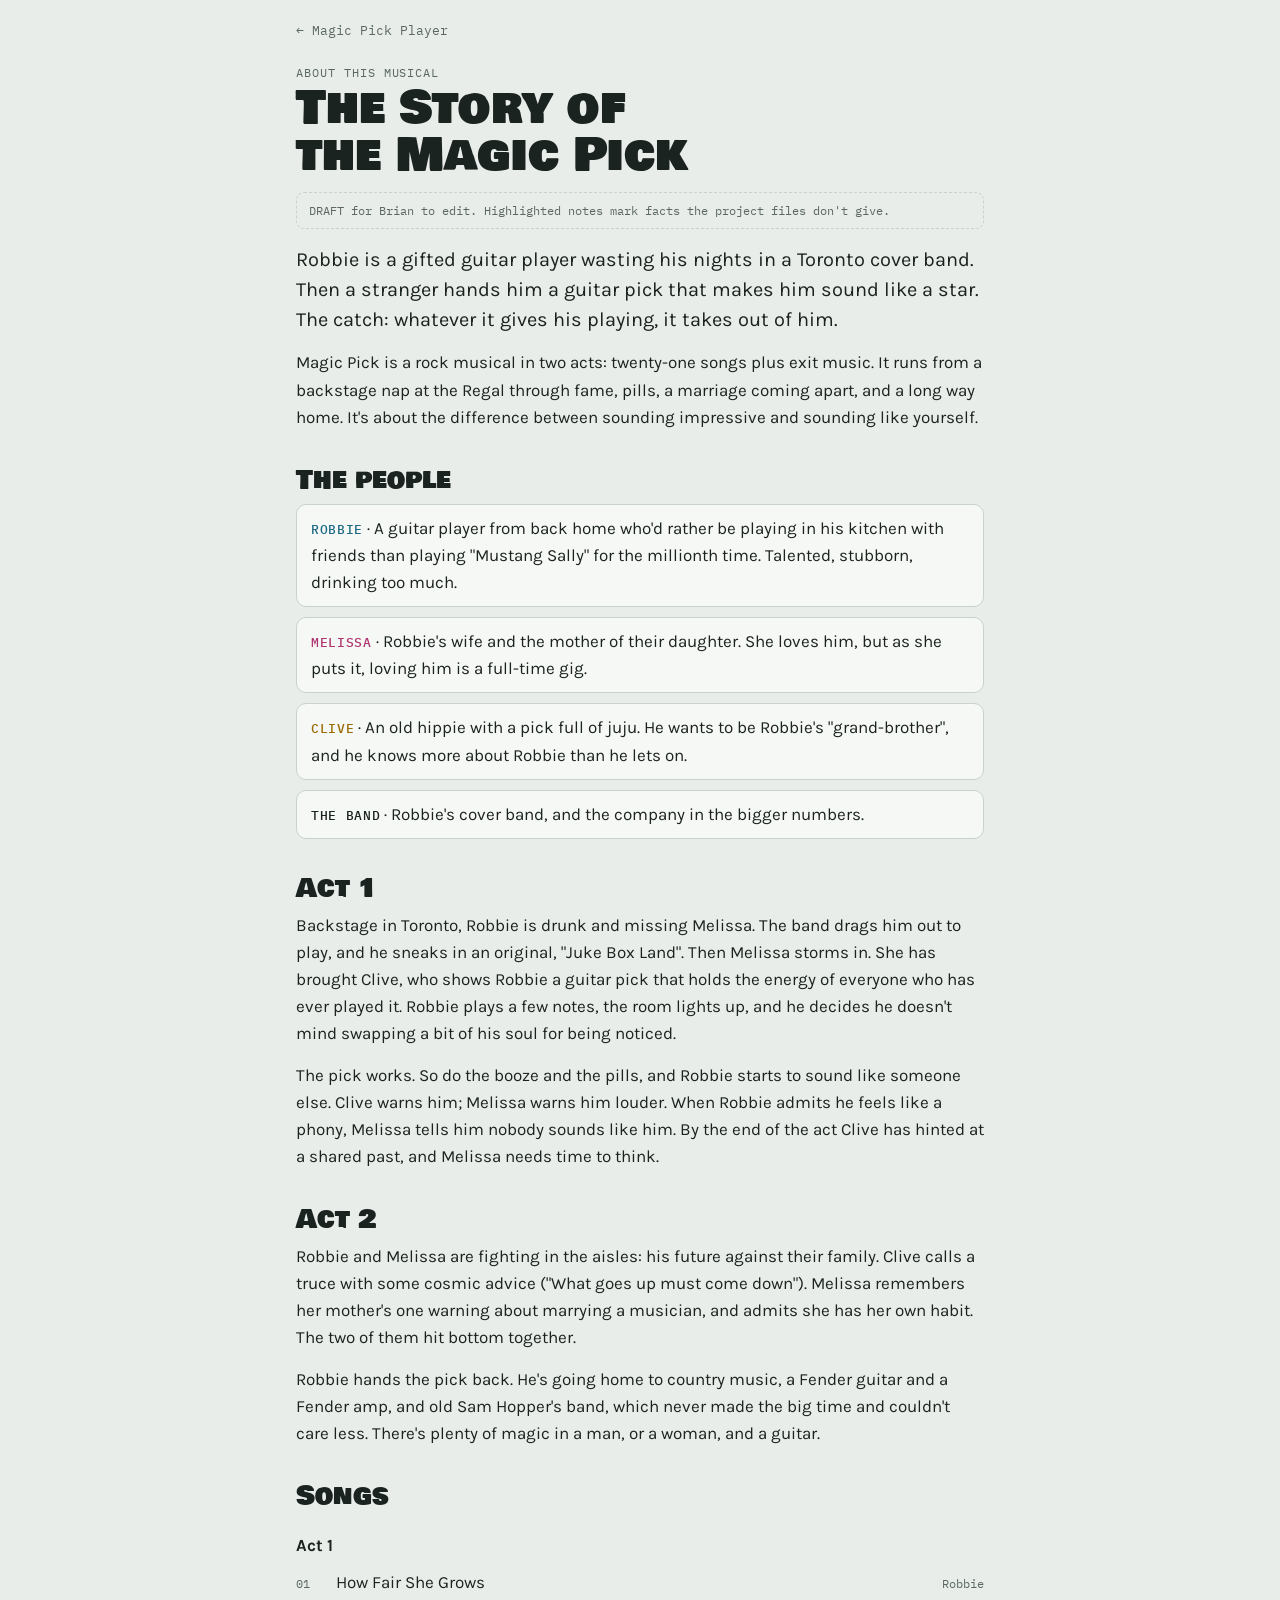
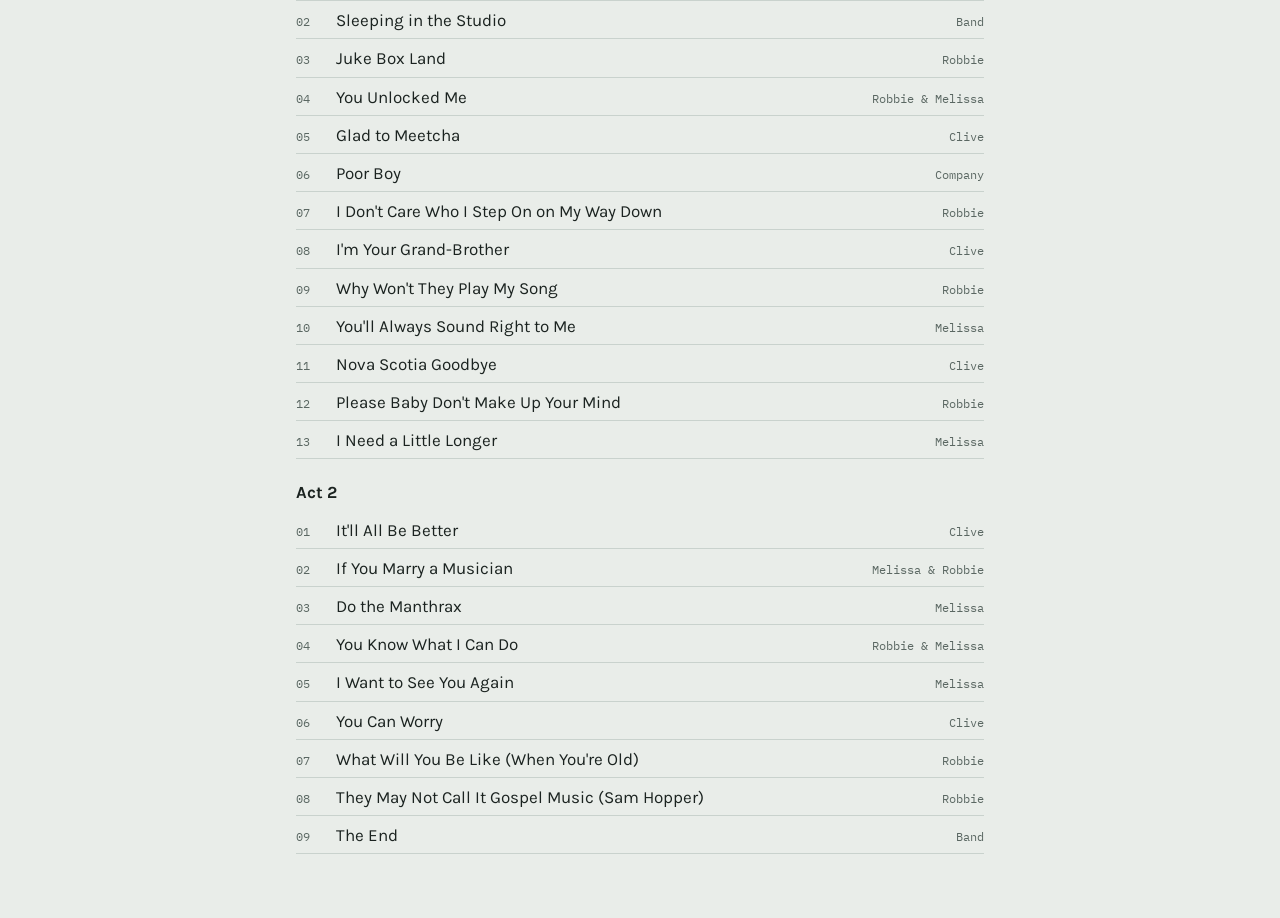
==== about.html @ 08b60ade "Footer links to draft About and making-of pages Co-Authored-By: Claude Opus 5.5 <noreply@anthropic.c" ====
<!doctype html>
<html lang="en">
<head>
<meta charset="utf-8">
<meta name="viewport" content="width=device-width,initial-scale=1,viewport-fit=cover">
<title>About Magic Pick</title>
<link rel="preconnect" href="https://fonts.googleapis.com">
<link rel="preconnect" href="https://fonts.gstatic.com" crossorigin>
<link rel="stylesheet" href="https://fonts.googleapis.com/css2?family=Bowlby+One+SC&family=Karla:wght@400;500;700&family=IBM+Plex+Mono:wght@400;500&display=swap">
<link rel="stylesheet" href="pages.css">
</head>
<body>
<main class="wrap">
  <a class="back" href="./">← Magic Pick Player</a>
  <div class="eyebrow">About this musical</div>
  <h1>The Story of the Magic Pick</h1>
  <p class="draft">DRAFT for Brian to edit. Highlighted notes mark facts the project files don't give.</p>

  <p class="lede">Robbie is a gifted guitar player wasting his nights in a Toronto cover band. Then a stranger hands him a guitar pick that makes him sound like a star. The catch: whatever it gives his playing, it takes out of him.</p>

  <p>Magic Pick is a rock musical in two acts: twenty-one songs plus exit music. It runs from a backstage nap at the Regal through fame, pills, a marriage coming apart, and a long way home. It's about the difference between sounding impressive and sounding like yourself.</p>

  <h2>The people</h2>
  <ul class="cast">
    <li><b class="Robbie">Robbie</b> · A guitar player from back home who'd rather be playing in his kitchen with friends than playing "Mustang Sally" for the millionth time. Talented, stubborn, drinking too much.</li>
    <li><b class="Melissa">Melissa</b> · Robbie's wife and the mother of their daughter. She loves him, but as she puts it, loving him is a full-time gig.</li>
    <li><b class="Clive">Clive</b> · An old hippie with a pick full of juju. He wants to be Robbie's "grand-brother", and he knows more about Robbie than he lets on.</li>
    <li><b>The Band</b> · Robbie's cover band, and the company in the bigger numbers.</li>
  </ul>

  <h2>Act 1</h2>
  <p>Backstage in Toronto, Robbie is drunk and missing Melissa. The band drags him out to play, and he sneaks in an original, "Juke Box Land". Then Melissa storms in. She has brought Clive, who shows Robbie a guitar pick that holds the energy of everyone who has ever played it. Robbie plays a few notes, the room lights up, and he decides he doesn't mind swapping a bit of his soul for being noticed.</p>
  <p>The pick works. So do the booze and the pills, and Robbie starts to sound like someone else. Clive warns him; Melissa warns him louder. When Robbie admits he feels like a phony, Melissa tells him nobody sounds like him. By the end of the act Clive has hinted at a shared past, and Melissa needs time to think.</p>

  <h2>Act 2</h2>
  <p>Robbie and Melissa are fighting in the aisles: his future against their family. Clive calls a truce with some cosmic advice ("What goes up must come down"). Melissa remembers her mother's one warning about marrying a musician, and admits she has her own habit. The two of them hit bottom together.</p>
  <p>Robbie hands the pick back. He's going home to country music, a Fender guitar and a Fender amp, and old Sam Hopper's band, which never made the big time and couldn't care less. There's plenty of magic in a man, or a woman, and a guitar.</p>

  <h2>Songs</h2>
  <div id="songlist"></div>
</main>
<script src="data.js"></script>
<script>
// Song list straight from the player's data, so it follows script changes.
const box = document.getElementById("songlist");
Object.values(ACTS).forEach(a => {
  const h = document.createElement("h3"); h.textContent = a.title; box.append(h);
  const ul = document.createElement("ul"); ul.className = "songs";
  a.songs.forEach(s => {
    const li = document.createElement("li");
    const n = document.createElement("span"); n.className = "n"; n.textContent = s.n;
    const t = document.createElement("span"); t.textContent = s.title;
    const w = document.createElement("span"); w.className = "who"; w.textContent = s.singer;
    li.append(n, t, w); ul.append(li);
  });
  box.append(ul);
});
</script>
</body>
</html>
---- pages.css ----
/* About pages: same look as the player */
:root {
  --bg: #e9ede9; --panel: #f6f8f5; --ink: #1b2320; --muted: #5a6762; --line: #c9d2cd;
  --accent: #1d6a86; --spot: #f2c14e; --spot-ink: #1b2320;
  --robbie: #1d6a86; --melissa: #b0346f; --clive: #9a6b00;
  --display: "Bowlby One SC", "Arial Black", Impact, sans-serif;
  --body: "Karla", "Helvetica Neue", Arial, sans-serif;
  --mono: "IBM Plex Mono", ui-monospace, Menlo, monospace;
  color-scheme: light;
}
@media (prefers-color-scheme: dark) { :root:not([data-theme="light"]) {
  --bg: #111714; --panel: #19211d; --ink: #e6ece8; --muted: #95a49d; --line: #2c3833;
  --accent: #63b6d3; --spot: #f0b93f; --spot-ink: #15110a;
  --robbie: #63b6d3; --melissa: #f07fb4; --clive: #e2b04a; color-scheme: dark } }
:root[data-theme="dark"] {
  --bg: #111714; --panel: #19211d; --ink: #e6ece8; --muted: #95a49d; --line: #2c3833;
  --accent: #63b6d3; --spot: #f0b93f; --spot-ink: #15110a;
  --robbie: #63b6d3; --melissa: #f07fb4; --clive: #e2b04a; color-scheme: dark }
* { box-sizing: border-box; }
body { margin: 0; background: var(--bg); color: var(--ink); font-family: var(--body); font-size: 17px; line-height: 1.6; }
.wrap { max-width: 720px; margin: 0 auto; padding: 16px 16px 64px; }
.back { font-family: var(--mono); font-size: 13px; color: var(--muted); text-decoration: none; }
.back:hover { color: var(--accent); }
.eyebrow { font-family: var(--mono); font-size: 12px; letter-spacing: .08em; text-transform: uppercase; color: var(--muted); margin-top: 20px; }
h1 { font-family: var(--display); font-weight: 400; font-size: clamp(30px, 7vw, 46px); line-height: 1.02; margin: 4px 0 12px; text-wrap: balance; }
h2 { font-family: var(--display); font-weight: 400; font-size: clamp(20px, 4.5vw, 26px); line-height: 1.1; margin: 36px 0 8px; }
h3 { font-size: 17px; margin: 20px 0 4px; }
p { margin: 0 0 14px; }
.lede { font-size: 20px; line-height: 1.5; }
a { color: var(--accent); }
.cast { display: grid; gap: 10px; margin: 8px 0 0; padding: 0; list-style: none; }
.cast li { background: var(--panel); border: 1px solid var(--line); border-radius: 10px; padding: 10px 14px; }
.cast b { font-family: var(--mono); font-size: 13px; font-weight: 500; text-transform: uppercase; letter-spacing: .05em; }
.Robbie { color: var(--robbie); } .Melissa { color: var(--melissa); } .Clive { color: var(--clive); }
.songs { margin: 6px 0 0; padding: 0; list-style: none; display: grid; gap: 2px; }
.songs li { display: grid; grid-template-columns: 30px minmax(0,1fr) auto; gap: 10px; align-items: baseline; padding: 4px 0; border-bottom: 1px solid var(--line); }
.songs .n, .songs .who { font-family: var(--mono); font-size: 12px; color: var(--muted); }
.todo { background: var(--spot); color: var(--spot-ink); border-radius: 6px; padding: 2px 6px; font-size: 15px; }
.draft { font-family: var(--mono); font-size: 12px; color: var(--muted); border: 1px dashed var(--line); border-radius: 8px; padding: 8px 12px; margin: 0 0 16px; }
blockquote { margin: 0 0 14px; padding: 4px 0 4px 14px; border-left: 3px solid var(--spot); font-style: italic; }
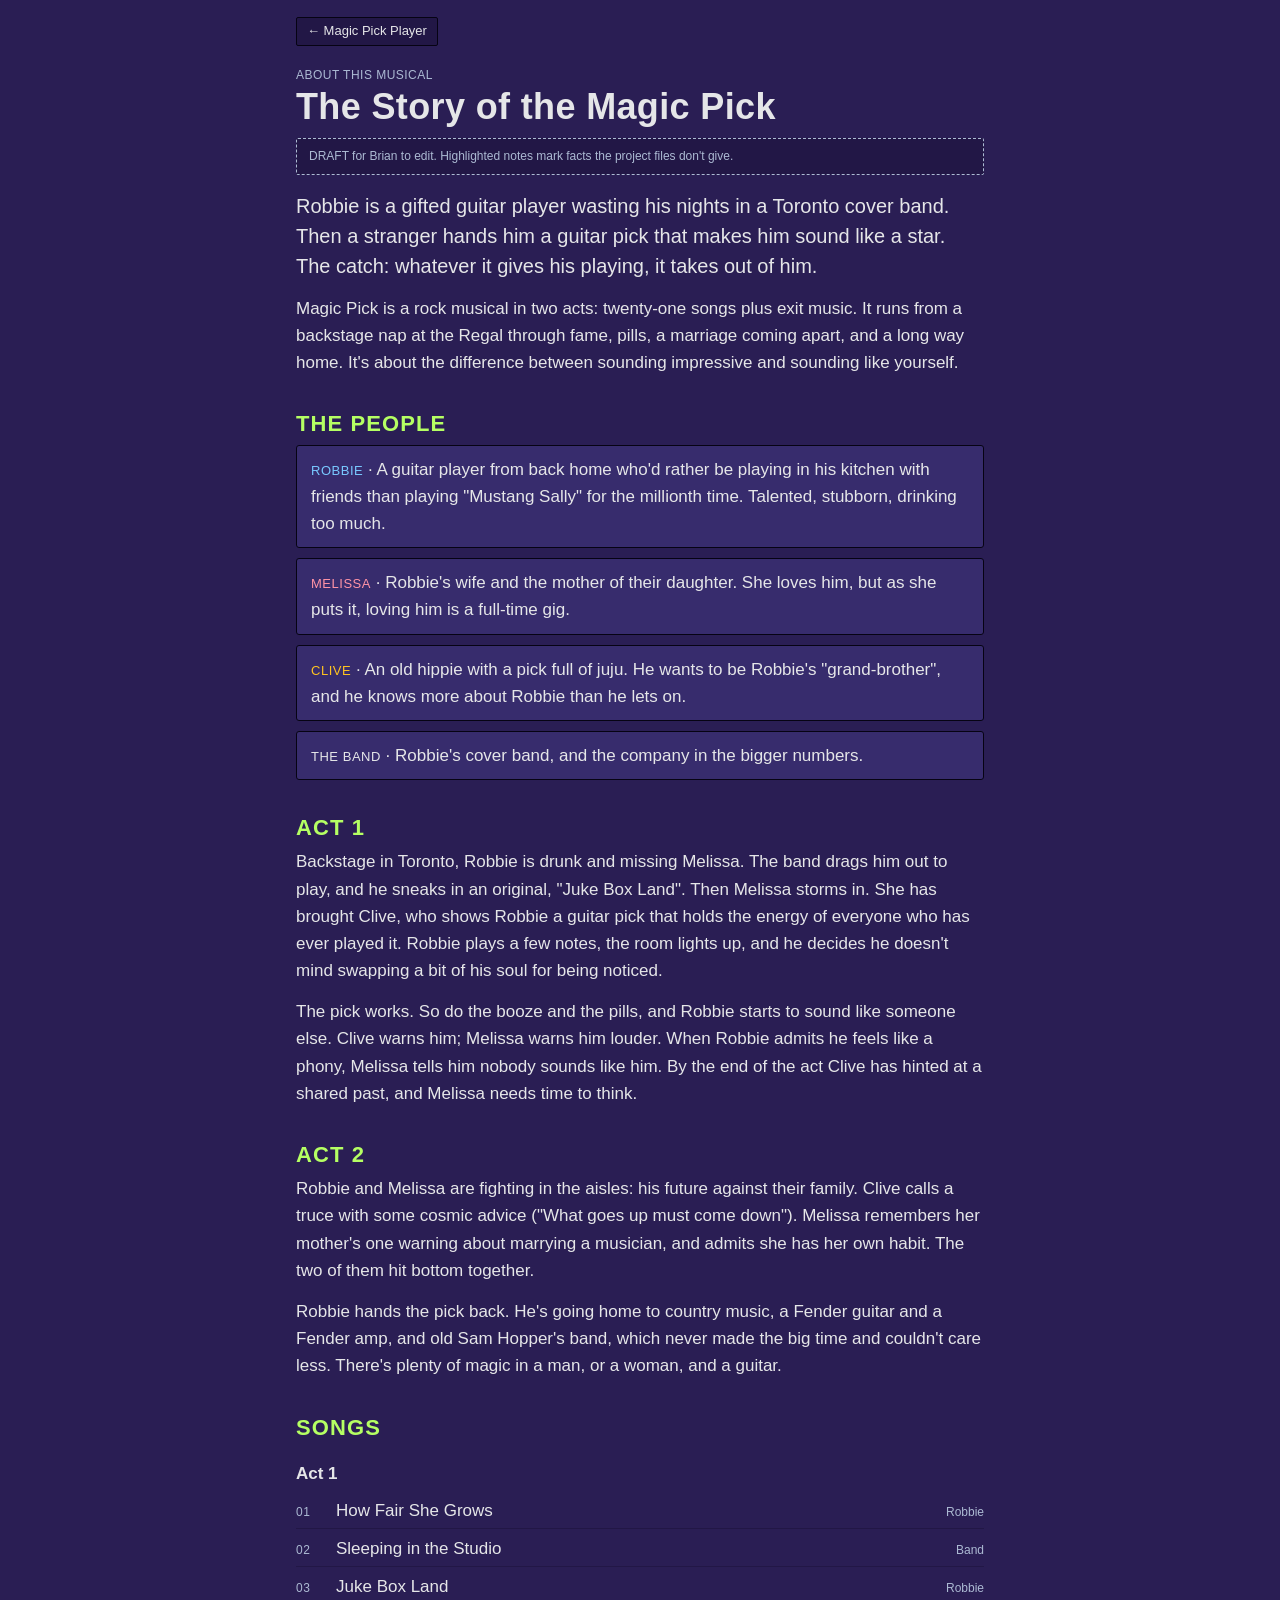
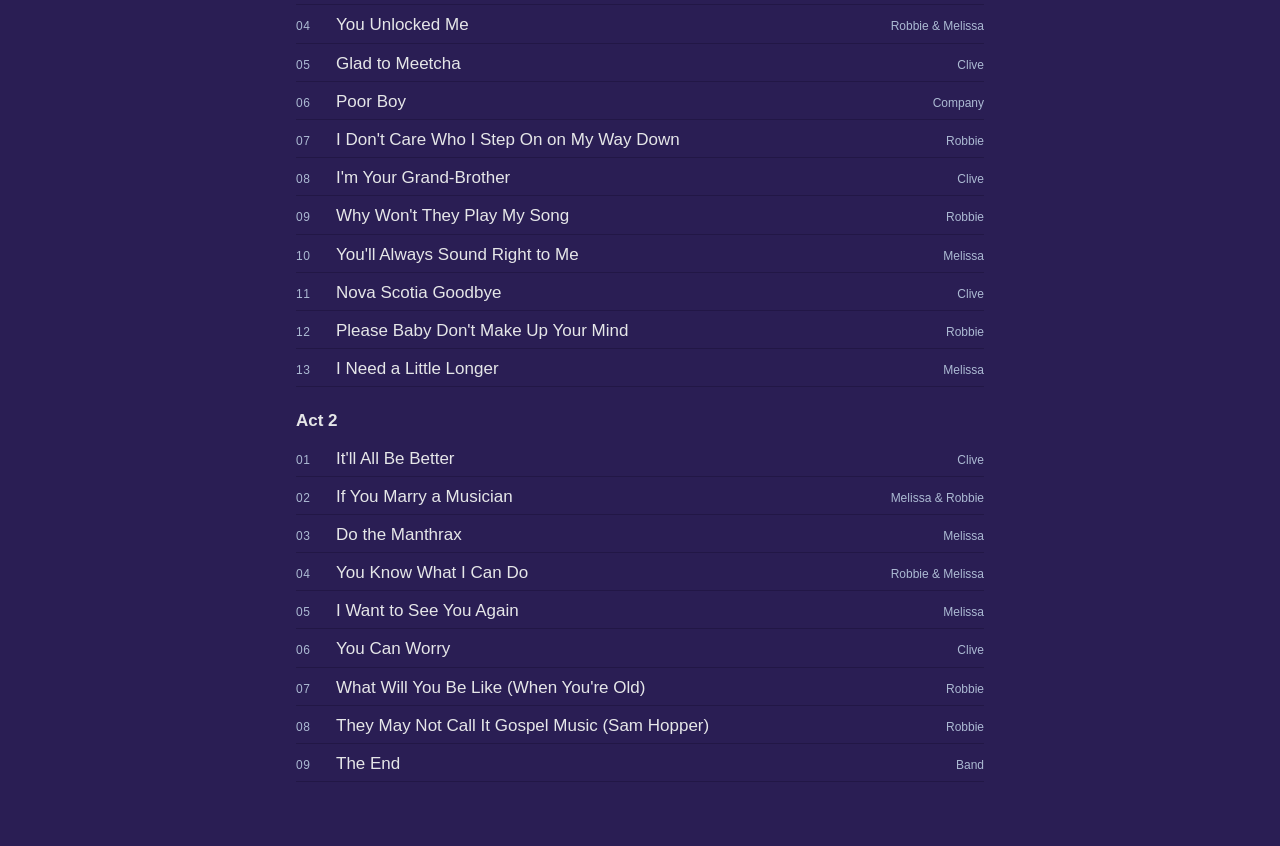
==== commit d69df76e: "Skin: Ableton Live "Angst Robot" theme on the player and About/Story Colors from Live 12's Angst Rob" ====
--- a/about.html
+++ b/about.html
@@ -4,9 +4,6 @@
 <meta charset="utf-8">
 <meta name="viewport" content="width=device-width,initial-scale=1,viewport-fit=cover">
 <title>About Magic Pick</title>
-<link rel="preconnect" href="https://fonts.googleapis.com">
-<link rel="preconnect" href="https://fonts.gstatic.com" crossorigin>
-<link rel="stylesheet" href="https://fonts.googleapis.com/css2?family=Bowlby+One+SC&family=Karla:wght@400;500;700&family=IBM+Plex+Mono:wght@400;500&display=swap">
 <link rel="stylesheet" href="pages.css">
 </head>
 <body>
--- a/pages.css
+++ b/pages.css
@@ -1,40 +1,45 @@
 /* About pages: same look as the player */
+/* About pages: same skin as the player, Ableton Live 12 "Angst Robot" theme colors, always dark */
 :root {
-  --bg: #e9ede9; --panel: #f6f8f5; --ink: #1b2320; --muted: #5a6762; --line: #c9d2cd;
-  --accent: #1d6a86; --spot: #f2c14e; --spot-ink: #1b2320;
-  --robbie: #1d6a86; --melissa: #b0346f; --clive: #9a6b00;
-  --display: "Bowlby One SC", "Arial Black", Impact, sans-serif;
-  --body: "Karla", "Helvetica Neue", Arial, sans-serif;
-  --mono: "IBM Plex Mono", ui-monospace, Menlo, monospace;
-  color-scheme: light;
+  --bg: #2a1e54; --panel: #372c6d; --well: #221746; --hi: #4a4796;
+  --ink: #e5e6e8; --muted: #acbad3; --line: #060313;
+  --accent: #b5ff63; --spot: #ffc421; --spot-ink: #000001;
+  --robbie: #79c9ff; --melissa: #ff94a6; --clive: #ffc421;
+  --display: -apple-system, BlinkMacSystemFont, "Helvetica Neue", "Segoe UI", Arial, sans-serif;
+  --body: -apple-system, BlinkMacSystemFont, "Helvetica Neue", "Segoe UI", Arial, sans-serif;
+  --mono: -apple-system, BlinkMacSystemFont, "Helvetica Neue", "Segoe UI", Arial, sans-serif;
+  color-scheme: dark;
 }
-@media (prefers-color-scheme: dark) { :root:not([data-theme="light"]) {
-  --bg: #111714; --panel: #19211d; --ink: #e6ece8; --muted: #95a49d; --line: #2c3833;
-  --accent: #63b6d3; --spot: #f0b93f; --spot-ink: #15110a;
-  --robbie: #63b6d3; --melissa: #f07fb4; --clive: #e2b04a; color-scheme: dark } }
-:root[data-theme="dark"] {
-  --bg: #111714; --panel: #19211d; --ink: #e6ece8; --muted: #95a49d; --line: #2c3833;
-  --accent: #63b6d3; --spot: #f0b93f; --spot-ink: #15110a;
-  --robbie: #63b6d3; --melissa: #f07fb4; --clive: #e2b04a; color-scheme: dark }
+@media (prefers-color-scheme: dark) { :root:not([data-theme="light"]) { color-scheme: dark; } }
+:root[data-theme="dark"] { color-scheme: dark; }
 * { box-sizing: border-box; }
 body { margin: 0; background: var(--bg); color: var(--ink); font-family: var(--body); font-size: 17px; line-height: 1.6; }
 .wrap { max-width: 720px; margin: 0 auto; padding: 16px 16px 64px; }
 .back { font-family: var(--mono); font-size: 13px; color: var(--muted); text-decoration: none; }
 .back:hover { color: var(--accent); }
 .eyebrow { font-family: var(--mono); font-size: 12px; letter-spacing: .08em; text-transform: uppercase; color: var(--muted); margin-top: 20px; }
-h1 { font-family: var(--display); font-weight: 400; font-size: clamp(30px, 7vw, 46px); line-height: 1.02; margin: 4px 0 12px; text-wrap: balance; }
-h2 { font-family: var(--display); font-weight: 400; font-size: clamp(20px, 4.5vw, 26px); line-height: 1.1; margin: 36px 0 8px; }
+h1 { font-family: var(--display); font-weight: 700; font-size: clamp(30px, 7vw, 46px); line-height: 1.02; margin: 4px 0 12px; text-wrap: balance; }
+h2 { font-family: var(--display); font-weight: 700; font-size: clamp(20px, 4.5vw, 26px); line-height: 1.1; margin: 36px 0 8px; }
 h3 { font-size: 17px; margin: 20px 0 4px; }
 p { margin: 0 0 14px; }
 .lede { font-size: 20px; line-height: 1.5; }
 a { color: var(--accent); }
 .cast { display: grid; gap: 10px; margin: 8px 0 0; padding: 0; list-style: none; }
-.cast li { background: var(--panel); border: 1px solid var(--line); border-radius: 10px; padding: 10px 14px; }
+.cast li { background: var(--panel); border: 1px solid var(--line); border-radius: 3px; padding: 10px 14px; }
 .cast b { font-family: var(--mono); font-size: 13px; font-weight: 500; text-transform: uppercase; letter-spacing: .05em; }
 .Robbie { color: var(--robbie); } .Melissa { color: var(--melissa); } .Clive { color: var(--clive); }
 .songs { margin: 6px 0 0; padding: 0; list-style: none; display: grid; gap: 2px; }
 .songs li { display: grid; grid-template-columns: 30px minmax(0,1fr) auto; gap: 10px; align-items: baseline; padding: 4px 0; border-bottom: 1px solid var(--line); }
 .songs .n, .songs .who { font-family: var(--mono); font-size: 12px; color: var(--muted); }
-.todo { background: var(--spot); color: var(--spot-ink); border-radius: 6px; padding: 2px 6px; font-size: 15px; }
-.draft { font-family: var(--mono); font-size: 12px; color: var(--muted); border: 1px dashed var(--line); border-radius: 8px; padding: 8px 12px; margin: 0 0 16px; }
+.todo { background: var(--spot); color: var(--spot-ink); border-radius: 2px; padding: 2px 6px; font-size: 15px; }
+.draft { font-family: var(--mono); font-size: 12px; color: var(--muted); border: 1px dashed var(--muted); border-radius: 2px; padding: 8px 12px; margin: 0 0 16px; }
 blockquote { margin: 0 0 14px; padding: 4px 0 4px 14px; border-left: 3px solid var(--spot); font-style: italic; }
+
+/* Live skin details */
+h1 { font-size: clamp(26px, 6vw, 36px); letter-spacing: .01em; }
+h2 { font-size: clamp(18px, 4vw, 22px); text-transform: uppercase; letter-spacing: .05em; color: var(--accent); }
+.eyebrow, .cast b, .songs .n { letter-spacing: .04em; }
+.songs li { border-bottom-color: var(--well); }
+.draft { background: var(--well); }
+.back { display: inline-block; padding: 3px 10px; background: var(--well); border: 1px solid var(--line); border-radius: 2px; color: var(--ink); }
+.back:hover { background: var(--hi); color: var(--ink); }
